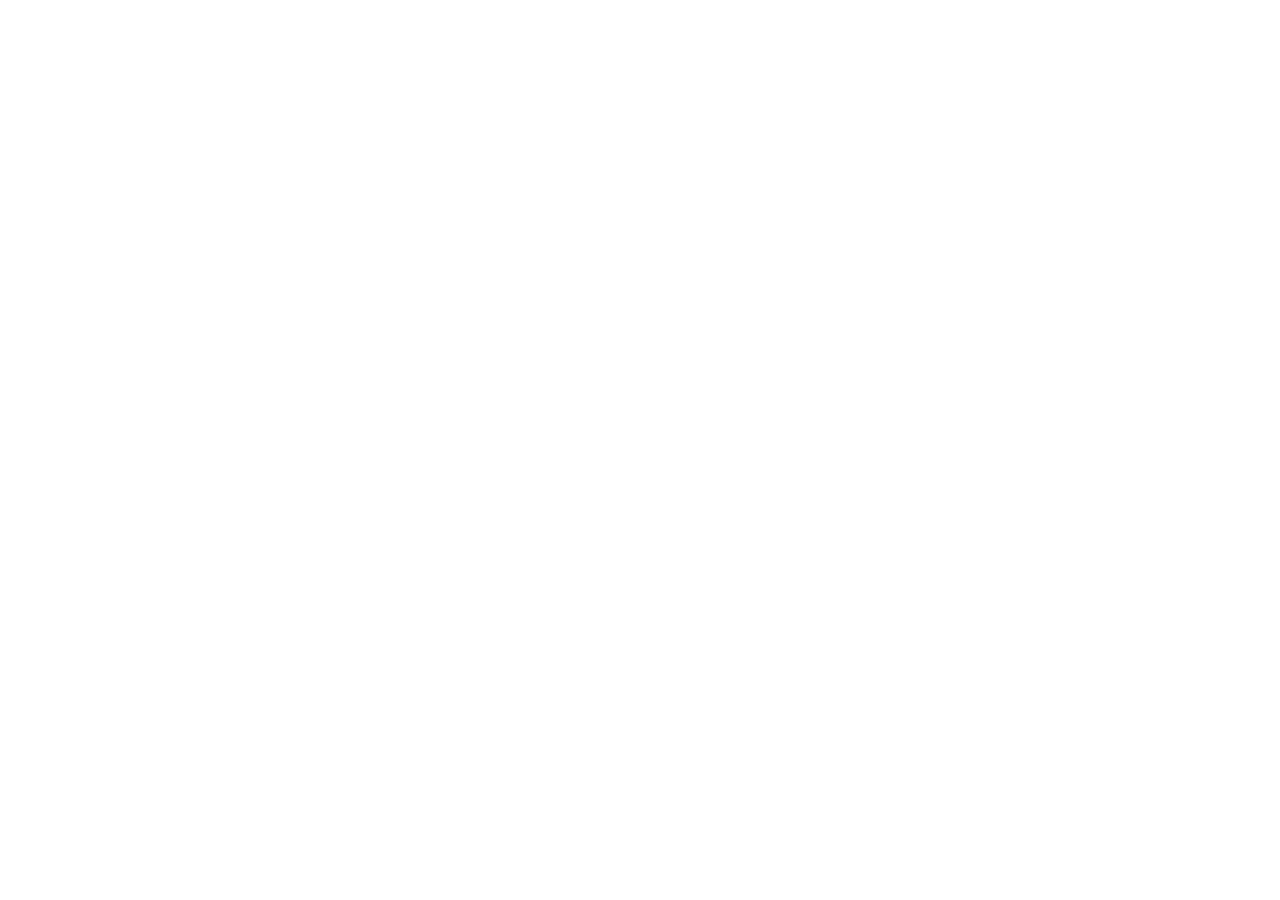
==== index.html @ 69f32836 "base foundation for web app" ====
<!DOCTYPE html>
<html>
  <head>
    <meta charset="utf-8" />
    <meta http-equiv="X-UA-Compatible" content="IE=edge" />
    <title>AI Golf Assistant</title>
    <meta name="description" content="" />
    <meta name="viewport" content="width=device-width, initial-scale=1" />
    <link rel="stylesheet" href="./style.css" />
  </head>
  <body>
    <script src="./index.js" async defer></script>
  </body>
</html>
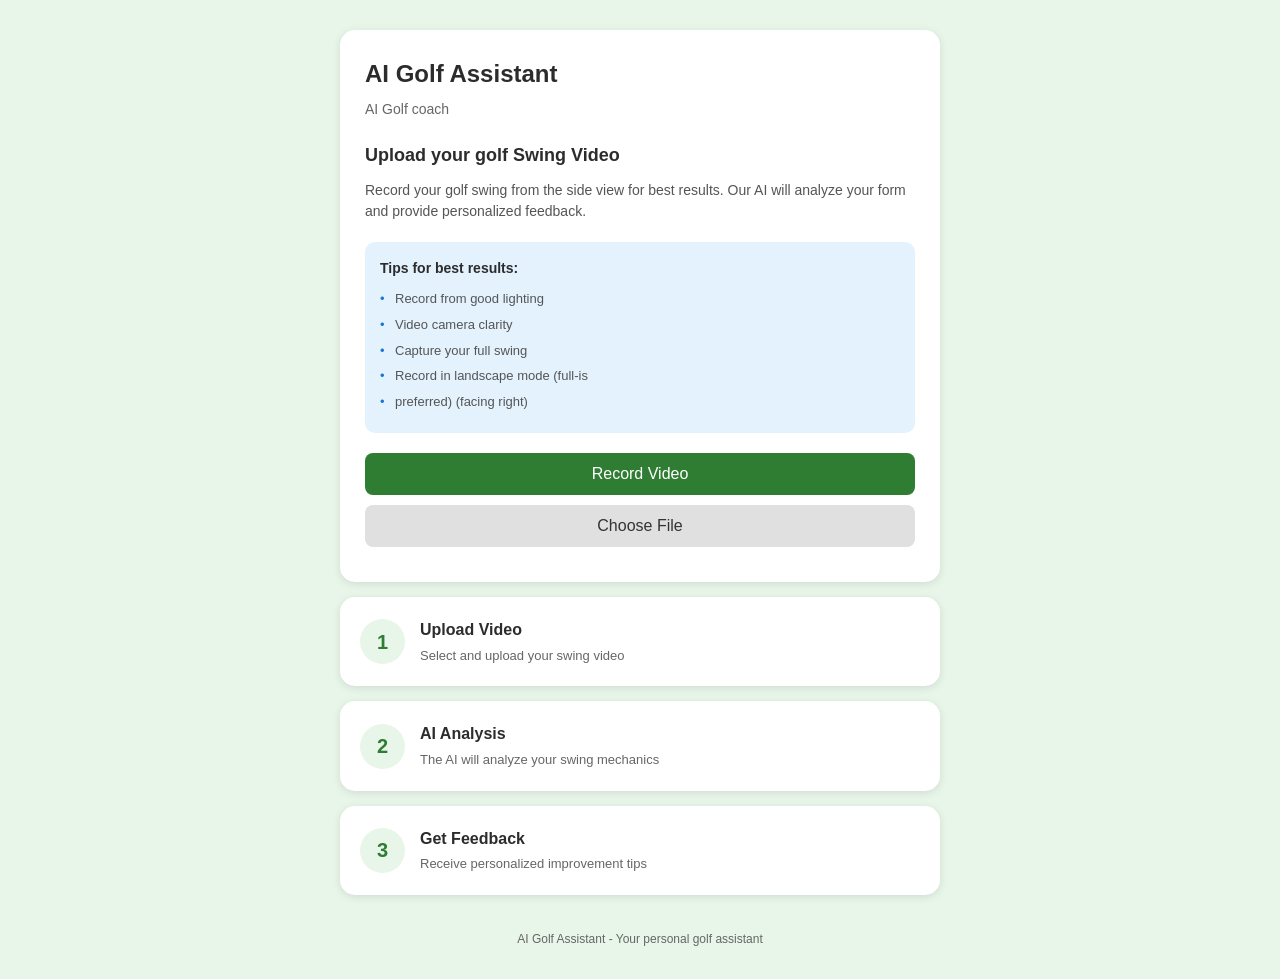
==== commit 6d3a2e10: "Add swing analysis page and video upload flow Introduces analysis.html for displaying swing video an" ====
--- a/index.html
+++ b/index.html
@@ -9,6 +9,69 @@
     <link rel="stylesheet" href="./style.css" />
   </head>
   <body>
-    <script src="./index.js" async defer></script>
+    <div class="page-container">
+      <div class="upload-page">
+        <div class="card">
+          <h1 class="title">AI Golf Assistant</h1>
+          <p class="subtitle">AI Golf coach</p>
+          
+          <div class="upload-section">
+            <h2 class="section-title">Upload your golf Swing Video</h2>
+            <p class="section-description">
+              Record your golf swing from the side view for best results. Our AI will analyze your form and provide personalized feedback.
+            </p>
+            
+            <div class="tips-box">
+              <h3 class="tips-title">Tips for best results:</h3>
+              <ul class="tips-list">
+                <li>Record from good lighting</li>
+                <li>Video camera clarity</li>
+                <li>Capture your full swing</li>
+                <li>Record in landscape mode (full-is</li>
+                <li>preferred) (facing right)</li>
+              </ul>
+            </div>
+            
+            <input type="file" id="videoInput" accept="video/*" style="display: none;">
+            <button class="btn btn-primary" id="recordBtn">Record Video</button>
+            <button class="btn btn-secondary" id="chooseFileBtn">Choose File</button>
+          </div>
+        </div>
+        
+        <div class="card steps-card">
+          <div class="step">
+            <div class="step-number">1</div>
+            <div class="step-content">
+              <h3 class="step-title">Upload Video</h3>
+              <p class="step-description">Select and upload your swing video</p>
+            </div>
+          </div>
+        </div>
+        
+        <div class="card steps-card">
+          <div class="step">
+            <div class="step-number">2</div>
+            <div class="step-content">
+              <h3 class="step-title">AI Analysis</h3>
+              <p class="step-description">The AI will analyze your swing mechanics</p>
+            </div>
+          </div>
+        </div>
+        
+        <div class="card steps-card">
+          <div class="step">
+            <div class="step-number">3</div>
+            <div class="step-content">
+              <h3 class="step-title">Get Feedback</h3>
+              <p class="step-description">Receive personalized improvement tips</p>
+            </div>
+          </div>
+        </div>
+        
+        <p class="footer-text">AI Golf Assistant - Your personal golf assistant</p>
+      </div>
+    </div>
+    
+    <script src="./index.js"></script>
   </body>
 </html>
--- a/style.css
+++ b/style.css
@@ -0,0 +1,297 @@
+* {
+  margin: 0;
+  padding: 0;
+  box-sizing: border-box;
+}
+
+body {
+  font-family: -apple-system, BlinkMacSystemFont, 'Segoe UI', Roboto, Oxygen, Ubuntu, Cantarell, sans-serif;
+  background-color: #e8f5e9;
+  color: #333;
+  line-height: 1.6;
+  margin: 0;
+  padding: 0;
+}
+
+.page-container {
+  min-height: 100vh;
+  padding: 30px;
+  display: flex;
+  justify-content: center;
+  align-items: flex-start;
+}
+
+.upload-page {
+  max-width: 600px;
+  width: 100%;
+  display: flex;
+  flex-direction: column;
+  gap: 15px;
+}
+
+.analysis-page-container {
+  background-color: #2c2c2c;
+}
+
+.analysis-page {
+  max-width: 500px;
+  width: 100%;
+}
+
+.container {
+  display: flex;
+  min-height: 100vh;
+  gap: 0;
+}
+
+/* Left Panel */
+.left-panel {
+  flex: 1;
+  background-color: #e8f5e9;
+  padding: 30px;
+  display: flex;
+  flex-direction: column;
+  gap: 15px;
+}
+
+/* Right Panel */
+.right-panel {
+  flex: 1;
+  background-color: #2c2c2c;
+  padding: 30px;
+  display: flex;
+  justify-content: center;
+  align-items: flex-start;
+}
+
+/* Cards */
+.card {
+  background: white;
+  border-radius: 15px;
+  padding: 25px;
+  box-shadow: 0 2px 8px rgba(0, 0, 0, 0.1);
+}
+
+.steps-card {
+  padding: 20px;
+}
+
+.analysis-card {
+  background-color: #a5d6a7;
+  width: 100%;
+  max-width: 450px;
+}
+
+/* Typography */
+.title {
+  font-size: 24px;
+  font-weight: 600;
+  color: #2c2c2c;
+  margin-bottom: 5px;
+}
+
+.subtitle {
+  font-size: 14px;
+  color: #666;
+  margin-bottom: 20px;
+}
+
+.section-title {
+  font-size: 18px;
+  font-weight: 600;
+  color: #2c2c2c;
+  margin-bottom: 10px;
+}
+
+.section-description {
+  font-size: 14px;
+  color: #555;
+  line-height: 1.5;
+  margin-bottom: 20px;
+}
+
+/* Tips Box */
+.tips-box {
+  background-color: #e3f2fd;
+  border-radius: 10px;
+  padding: 15px;
+  margin-bottom: 20px;
+}
+
+.tips-title {
+  font-size: 14px;
+  font-weight: 600;
+  color: #2c2c2c;
+  margin-bottom: 10px;
+}
+
+.tips-list {
+  list-style: none;
+  padding-left: 0;
+}
+
+.tips-list li {
+  font-size: 13px;
+  color: #555;
+  padding-left: 15px;
+  position: relative;
+  margin-bottom: 5px;
+}
+
+.tips-list li::before {
+  content: "•";
+  position: absolute;
+  left: 0;
+  color: #1976d2;
+}
+
+/* Buttons */
+.btn {
+  width: 100%;
+  padding: 12px 24px;
+  border: none;
+  border-radius: 8px;
+  font-size: 16px;
+  font-weight: 500;
+  cursor: pointer;
+  transition: all 0.3s ease;
+  margin-bottom: 10px;
+}
+
+.btn-primary {
+  background-color: #2e7d32;
+  color: white;
+}
+
+.btn-primary:hover {
+  background-color: #1b5e20;
+}
+
+.btn-secondary {
+  background-color: #e0e0e0;
+  color: #333;
+}
+
+.btn-secondary:hover {
+  background-color: #d0d0d0;
+}
+
+.btn-large {
+  padding: 15px 24px;
+  font-size: 17px;
+}
+
+/* Steps */
+.step {
+  display: flex;
+  align-items: center;
+  gap: 15px;
+}
+
+.step-number {
+  width: 45px;
+  height: 45px;
+  background-color: #e8f5e9;
+  border-radius: 50%;
+  display: flex;
+  align-items: center;
+  justify-content: center;
+  font-size: 20px;
+  font-weight: 600;
+  color: #2e7d32;
+  flex-shrink: 0;
+}
+
+.step-content {
+  flex: 1;
+}
+
+.step-title {
+  font-size: 16px;
+  font-weight: 600;
+  color: #2c2c2c;
+  margin-bottom: 3px;
+}
+
+.step-description {
+  font-size: 13px;
+  color: #666;
+}
+
+/* Video Container */
+.video-container {
+  background-color: white;
+  border-radius: 10px;
+  padding: 60px 20px;
+  text-align: center;
+  margin-bottom: 20px;
+  min-height: 200px;
+  display: flex;
+  align-items: center;
+  justify-content: center;
+}
+
+.video-placeholder-text {
+  font-size: 16px;
+  color: #999;
+}
+
+/* Feedback Container */
+.feedback-container {
+  margin-bottom: 20px;
+}
+
+.feedback-title {
+  font-size: 16px;
+  font-weight: 600;
+  color: #2c2c2c;
+  margin-bottom: 10px;
+}
+
+.feedback-content {
+  background-color: #e0e0e0;
+  border-radius: 8px;
+  padding: 30px 20px;
+  min-height: 120px;
+  display: flex;
+  align-items: center;
+  justify-content: center;
+}
+
+.feedback-text {
+  font-size: 18px;
+  font-weight: 500;
+  color: #333;
+}
+
+/* Footer Text */
+.footer-text {
+  font-size: 12px;
+  color: #666;
+  text-align: center;
+  margin-top: 20px;
+}
+
+.analysis-card .footer-text {
+  color: #555;
+}
+
+/* Upload Section */
+.upload-section {
+  margin-top: 10px;
+}
+
+/* Responsive Design */
+@media (max-width: 968px) {
+  .container {
+    flex-direction: column;
+  }
+  
+  .right-panel {
+    background-color: #e8f5e9;
+  }
+  
+  .analysis-card {
+    max-width: 100%;
+  }
+}
